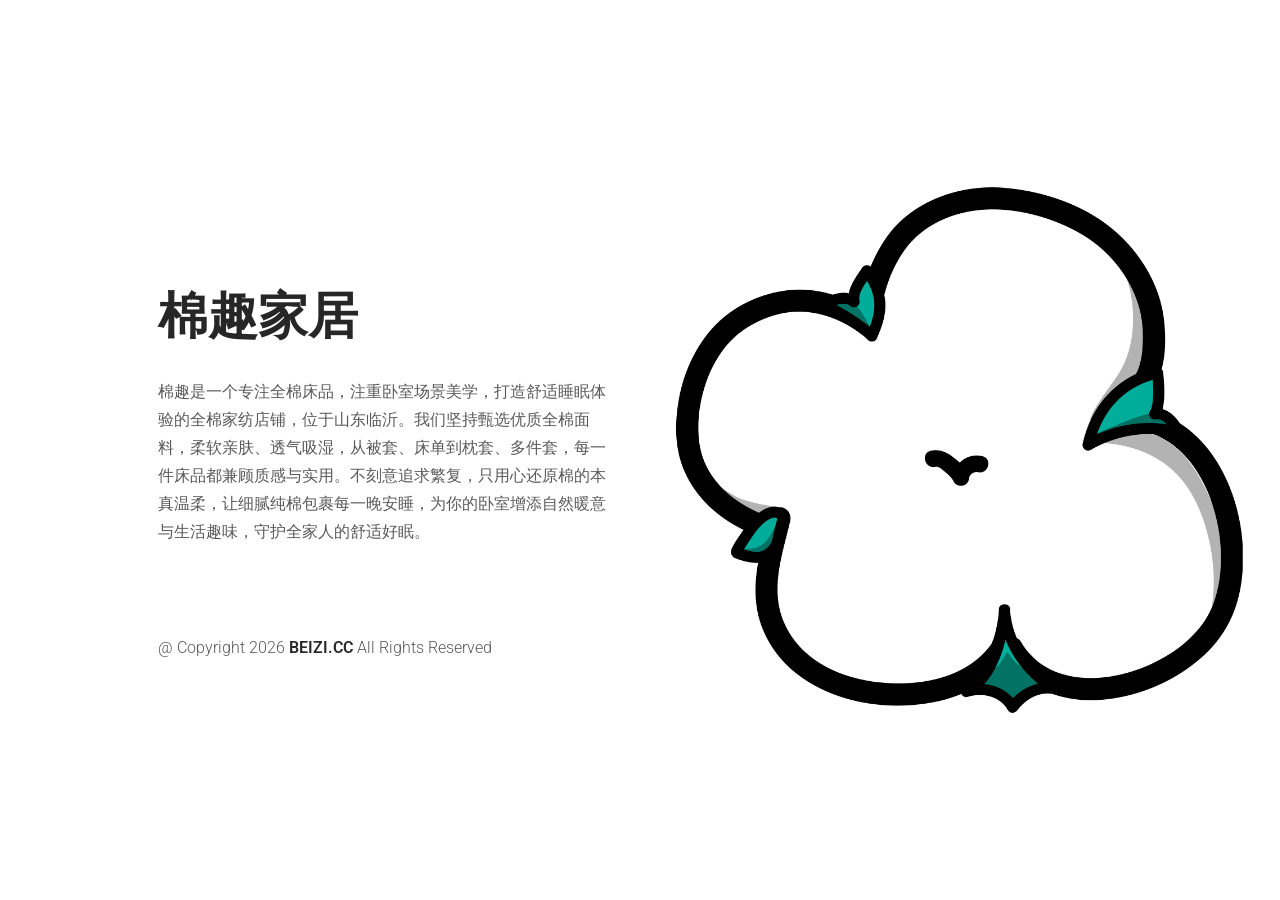
==== index.html @ f3209f71 "首次提交" ====
<!DOCTYPE html>
<html lang="zh">

<head>
    <meta charset="utf-8">
    <title>棉趣家居 - 被子网</title>
    <meta name="viewport" content="width=device-width, initial-scale=1, user-scalable=0" />
    <link rel="stylesheet" type="text/css" href="https://fonts.googleapis.com/css?family=Merriweather:300,400,700,900">
    <link rel="stylesheet" type="text/css" href="https://fonts.googleapis.com/css?family=Roboto:300,700">
    <link rel="stylesheet" type="text/css" href="assets/styles/site.css?version=1.0">
    <link rel="shortcut icon" href="favicon.png">
</head>

<body>
<!--     <header class="main">
        <nav class="main">
            <a href="./index.html" class="active">HOME</a>
            <a href="//blog.anky.cc/about" >ABOUT</a>
        </nav>
    </header> -->
    <section id="about" class="animated bounce-in about_bg">
        <div class="bg-align">
            <h1 class="mianqu">棉趣家居</h1>
            <p>棉趣是一个专注全棉床品，注重卧室场景美学，打造舒适睡眠体验的全棉家纺店铺，位于山东临沂。我们坚持甄选优质全棉面料，柔软亲肤、透气吸湿，从被套、床单到枕套、多件套，每一件床品都兼顾质感与实用。不刻意追求繁复，只用心还原棉的本真温柔，让细腻纯棉包裹每一晚安睡，为你的卧室增添自然暖意与生活趣味，守护全家人的舒适好眠。
            <!--  <a href="mailto:ankylau@outlook.com" style="border-bottom: 1px solid #CCC;">Email me</a>.  -->
            </p>
            <div><img src="//anky.cc/assets/images/Wechat.jpg" alt="" class="index-img"></div>
<!--             <div class="social">
                <a class="icon instagram" href="https://www.instagram.com/anky_lau" target="_blank"></a>
                <a class="icon github" href="https://github.com/ankylau" target="_blank"></a>
                <a class="icon twitter" href="https://twitter.com/liuhuei" target="_blank"></a>
                <a class="icon weibo" href="http://weibo.com/liuhuei" target="_blank"></a>
                <a class="icon aklau" href="http://ankylau.com" target="_blank"></a>
            </div> -->
        </div>
        <div class="copyright">
            <p>@ Copyright 2026 <a href="http://beizi.cc">BEIZI.CC</a> All Rights Reserved </p>
        </div>
    </section>
    <section id="profile">
    </section>
</body>

</html>
---- assets/styles/site.css ----
html,
body,
div,
span,
applet,
object,
iframe,
h1,
h2,
h3,
h4,
h5,
h6,
p,
blockquote,
pre,
a,
abbr,
acronym,
address,
big,
cite,
code,
del,
dfn,
em,
img,
ins,
kbd,
q,
s,
samp,
small,
strike,
strong,
sub,
sup,
tt,
var,
b,
u,
i,
center,
dl,
dt,
dd,
ol,
ul,
li,
fieldset,
form,
label,
legend,
table,
caption,
tbody,
tfoot,
thead,
tr,
th,
td,
article,
aside,
canvas,
details,
embed,
figure,
figcaption,
footer,
header,
hgroup,
menu,
nav,
output,
ruby,
section,
summary,
time,
mark,
audio,
video {
    border: 0;
    font-size: 100%;
    font: inherit;
    vertical-align: baseline;
    margin: 0;
    padding: 0
}

article,
aside,
details,
figcaption,
figure,
footer,
header,
hgroup,
menu,
nav,
section {
    display: block
}

body {
    line-height: 1
}

ol,
ul {
    list-style: none
}

blockquote,
q {
    quotes: none
}

blockquote:before,
blockquote:after,
q:before,
q:after {
    content: none
}

table {
    border-collapse: collapse;
    border-spacing: 0
}

html,
body {
    width: 100%;
    height: 100%
}

*,
*:before,
*:after {
    box-sizing: border-box
}

a,
a img,
a:before,
a:after {
    text-decoration: none;
    transition-duration: .25s
}

button:focus {
    outline: 0
}

canvas {
    -moz-user-select: none;
    -webkit-user-select: none;
    -ms-user-select: none
}

* {
    -webkit-tap-highlight-color: transparent
}

*:before,
*:after {
    content: ''
}

video::-webkit-media-controls-start-playback-button {
    display: none !important
}

.animated {
    animation-duration: 1s;
    animation-fill-mode: both
}

.bounce-in {
    animation-name: bounce-in
}

@keyframes bounce-in {
    from,
    60%,
    75%,
    90%,
    to {
        animation-timing-function: cubic-bezier(0.215, 0.61, 0.355, 1)
    }
    0% {
        opacity: 0;
        transform: translate3d(-3000px, -50%, 0)
    }
    60% {
        opacity: 1;
        transform: translate3d(25px, -50%, 0)
    }
    75% {
        transform: translate3d(-10px, -50%, 0)
    }
    90% {
        transform: translate3d(5px, -50%, 0)
    }
    to {
        transform: translate3d(0, -50%)
    }
}

.pulse {
    animation: pulse ease infinite;
    animation-duration: 1.5s
}

@keyframes pulse {
    from {
        transform: scale(0.85);
        opacity: 0.75
    }
    50% {
        transform: scale(1);
        opacity: 1
    }
    to {
        transform: scale(0.85);
        opacity: 0.75
    }
}

@keyframes fade-in {
    from {
        opacity: 0
    }
    to {
        opacity: 1
    }
}

body {
    font-family: "Roboto", sans-serif;
    font-size: 16px;
    font-weight: 300;
    line-height: 1.75;
    color: rgba(0, 0, 0, 0.65)
}

h1 {
    font-family: "Merriweather", sans-serif;
    font-size: 50px;
    font-weight: 700;
    line-height: 1.25;
    color: rgba(0, 0, 0, 0.85);
    margin-bottom: 25px
}

a {
    color: rgba(3, 3, 3, 0.85);
    font-weight: 600;
}

@media (max-width: 580px) {
    body {
        font-size: 14px
    }
    h1 {
        font-size: 42px;
        line-height: 1.45
    }
}

.icon {
    background-position: center center;
    background-repeat: no-repeat;
    background-size: 40px;
    width: 60px;
    height: 60px;
    float: left;
    position: relative;
    margin: 0;
    opacity: 0.85
}

.icon:after {
    background-color: rgba(3, 3, 3, 0.8);
    border-radius: 3px;
    position: absolute;
    top: -30px;
    left: 50%;
    transform: translate(-50%, 0);
    padding: 5px 5px 4px;
    font-size: 10px;
    line-height: 1;
    color: rgba(255, 255, 255, 0.65);
    white-space: nowrap;
    opacity: 0
}

.icon:hover {
    background-position: top 5px center
}

.icon:hover:after {
    top: -20px;
    opacity: 1
}

@media (max-width: 580px) {
    .icon:hover {
        background-position: center center
    }
    .icon:after {
        display: none
    }
}

.icon.weibo {
    background-image: url(../images/icon-weibo.png)
}

.icon.weibo:after {
    content: "Weibo: @anky"
}

.icon.instagram {
    background-image: url(../images/icon-instagram.png)
}

.icon.instagram:after {
    content: "Instagram: @anky_lau"
}

.icon.behance {
    background-image: url(../images/icon-behance.png)
}

.icon.behance:after {
    content: "Behance: @anky"
}

.icon.twitter {
    background-image: url(../images/icon-twitter.png)
}

.icon.twitter:after {
    content: "Twitter: @anky"
}

.icon.github {
    background-image: url(../images/icon-github.png)
}

.icon.github:after {
    content: "github: @anky"
}

.icon.px {
    background-image: url(../images/icon-px.png)
}

.icon.px:after {
    content: "500px: @anky"
}

.icon.uicn {
    background-image: url(../images/icon-uicn.png)
}

.icon.uicn:after {
    content: "UI.cn: @anky"
}

.icon.dribbble {
    background-image: url(../images/icon-dribbble.png)
}

.icon.dribbble:after {
    content: "Dribbble: @anky"
}
.icon.aklau {
    background-image: url(../images/icon-aklau.png)
}

.icon.aklau:after {
    content: "ANKYLAU"
}

body {
    background-color: #fff
}

.working {
    animation-duration: 3s;
    animation-fill-mode: both;
    animation-name: fade-in;
    border-radius: 3px 15px 15px 3px;
    height: 20px;
    position: absolute;
    top: 20px;
    right: 20px;
    z-index: 20;
    padding-right: 30px;
    font-size: 12px;
    line-height: 20px;
    color: rgba(255, 255, 255, 0.65)
}

.working:after {
    animation: pulse ease infinite;
    animation-duration: 1.5s;
    border: 2px solid #5cd685;
    border-radius: 50%;
    width: 20px;
    height: 20px;
    position: absolute;
    top: 0;
    right: 0
}

.working:hover {
    color: rgba(255, 255, 255, 0.85)
}

@media (max-width: 768px) {
    .working {
        display: none
    }
}

#about {
    width: 40%;
    position: absolute;
    top: 40%;
    left: 10%;
    z-index: 20;
    transform: translate(0, -50%);
}

#about h1 {
    margin: 30px;
}

#about p {
    margin: 30px;
}

#about img {
    /*margin-left: 30px;*/
}

#about .social {
    float: left;
    margin: 30px;
}

#about .copyright {
    width: 100%;
    float: left;
    margin-bottom: 0px;
}

@media (max-width: 768px) {
    #about {
        width: 100%;
        left: 0px;
        height: 100%;
        background-color: rgba(255, 255, 255, 0.85);
    }
    #about h1 {
        margin: 30px;
    }
    #about p {
        margin: 30px;
    }
    #about .social {
        margin: 30px;
    }
    #about .copyright {
        width: 100%;
        float: left;
        margin-bottom: 0px;
    }
}

@media (max-width: 580px) {
    #about {
        width: 100%;
        left: 0px;
        height: 100%;
        background-color: rgba(255, 255, 255, 0.85);
    }
    #about h1 {
        margin: 30px;
    }
    #about p {
        margin: 30px;
        margin-bottom: 0px
    }
    #about .social {
        margin: 30px;
        margin-bottom: 0px
    }
    #about .copyright {
        width: 100%;
        float: left;
        margin-bottom: 0px;
    }
}

#profile {
    background-image: url(../images/profile.png);
    background-position: center center;
    background-repeat: no-repeat;
    background-size: cover;
    width: 70%;
    height: 100%;
    position: absolute;
    top: 0;
    right: 0;
    z-index: 10
}

@media (max-width: 580px) {
    #profile {
        background-image: none;
    }
}

#profile-1 {
    background-image: url(../images/profile-1.png);
    background-position: center center;
    background-repeat: no-repeat;
    background-size: cover;
    width: 70%;
    height: 100%;
    position: absolute;
    top: 0;
    right: 0;
    z-index: -30
}

@media (max-width: 768px) {
    #profile {
        width: 100%;
        height: calc(100% + 100px);
        top: -100px
    }
}

@media (max-width: 768px) {
    #profile-1 {
        background-image: none;
    }
}

@media (max-width: 580px) {
    #profile-1 {
        background-image: none;
    }
}

.bg-align {
    margin-top: 50%;
}

#about-page {
    width: 70%;
    position: absolute;
    top: 50%;
    left: 10%;
    z-index: 20;
    transform: translate(0, -50%);
}

#about-page h1 {
    margin: 30px;
}

#about-page p {
    margin: 30px;
}

#about-page img {
    float: top;
    margin-left: 30px;
    width: 20%;
}
#about-page .social {
    margin: 30px;
}

#about-page .copyright {
    width: 100%;
    float: left;
    margin-bottom: 0px;
}

@media (max-width: 768px) {
    #about-page {
        width: 100%;
        left: 0px;
        padding-top: 100px;
        height: 100%;
    }
    #about-page h1 {
        margin: 30px;
    }
    #about-page p {
        margin: 30px;
    }
    #about-page img {
        width: 30%;
    }
    #about-page .social {
        margin: 30px;
    }
    #about-page .copyright {
        width: 100%;
        float: left;
        margin-bottom: 0px;
    }
}

@media (max-width: 580px) {
    #about-page {
        width: 100%;
        left: 0px;
        padding-top: 80px;
        height: 100%;
    }
    #about-page h1 {
        margin: 30px;
    }
    #about-page p {
        margin: 30px;
        margin-bottom: 30px
    }
    #about-page img {
        width: 40%;
    }
    #about-page .social {
        margin: 30px;
    }
    #about-page .copyright {
        width: 100%;
        float: left;
        margin-bottom: 0px;
    }
}


/*header*/

header.main {
    position: relative;
    z-index: 100;
    max-width: 96rem;
    width: 90%;
    margin: 0 auto 1em;
    padding: 4rem 0 2rem;
    display: -webkit-box;
    display: -ms-flexbox;
    display: flex;
    -webkit-box-pack: start;
    -ms-flex-pack: start;
    justify-content: flex-start;
}

header.main nav {
    position: relative;
    -webkit-box-flex: 1;
    -ms-flex-positive: 1;
    flex-grow: 1;
    display: -webkit-box;
    display: -ms-flexbox;
    display: flex;
    -webkit-box-align: center;
    -ms-flex-align: center;
    align-items: center;
    -webkit-box-pack: end;
    -ms-flex-pack: end;
    justify-content: flex-end;
    margin-left: 2rem;
    font-size: 1.1rem;
}

@media (max-width: 580px) {
    header.main nav {
        justify-content: flex-start;
        margin-left: 0rem;

        }
}

header.main nav a {
    font-family: 'Open Sans', "Microsoft Yahei";
        font-size: 0.9rem;
    color: #666;
    font-weight: 600;
    letter-spacing: 1px;
    margin: 0 1.5rem;
    -webkit-transition: color 800ms ease, opacity 800ms ease;
    transition: color 800ms ease, opacity 800ms ease;
}

header.main nav a.active {
    color: #000;
}

@media screen and (min-width: 375px) {
    header.main nav {
        font-size: 1.5 rem;
    }
    header.main nav a {
        margin: 0 0.8rem;
    }
}
.index-img{
   float: top;
   margin-left: 25px;
    width: 30%;
}


@font-face {
  font-family: "阿里妈妈方圆体 VF Regular";
  src: url("//at.alicdn.com/wf/webfont/By81DIj18cdB/7RVDJ0DCA0I1.woff2") format("woff2"),
  url("//at.alicdn.com/wf/webfont/By81DIj18cdB/i4cVkDiaAWIS.woff") format("woff");
  font-variation-settings: "BEVL" 30, "wght" 700;
  font-display: swap;
}

.mianqu {
  font-family: "阿里妈妈方圆体 VF Regular";
  font-variation-settings: "BEVL" 30, "wght" 700; /* Chrome 140 以下版本需要 */
}
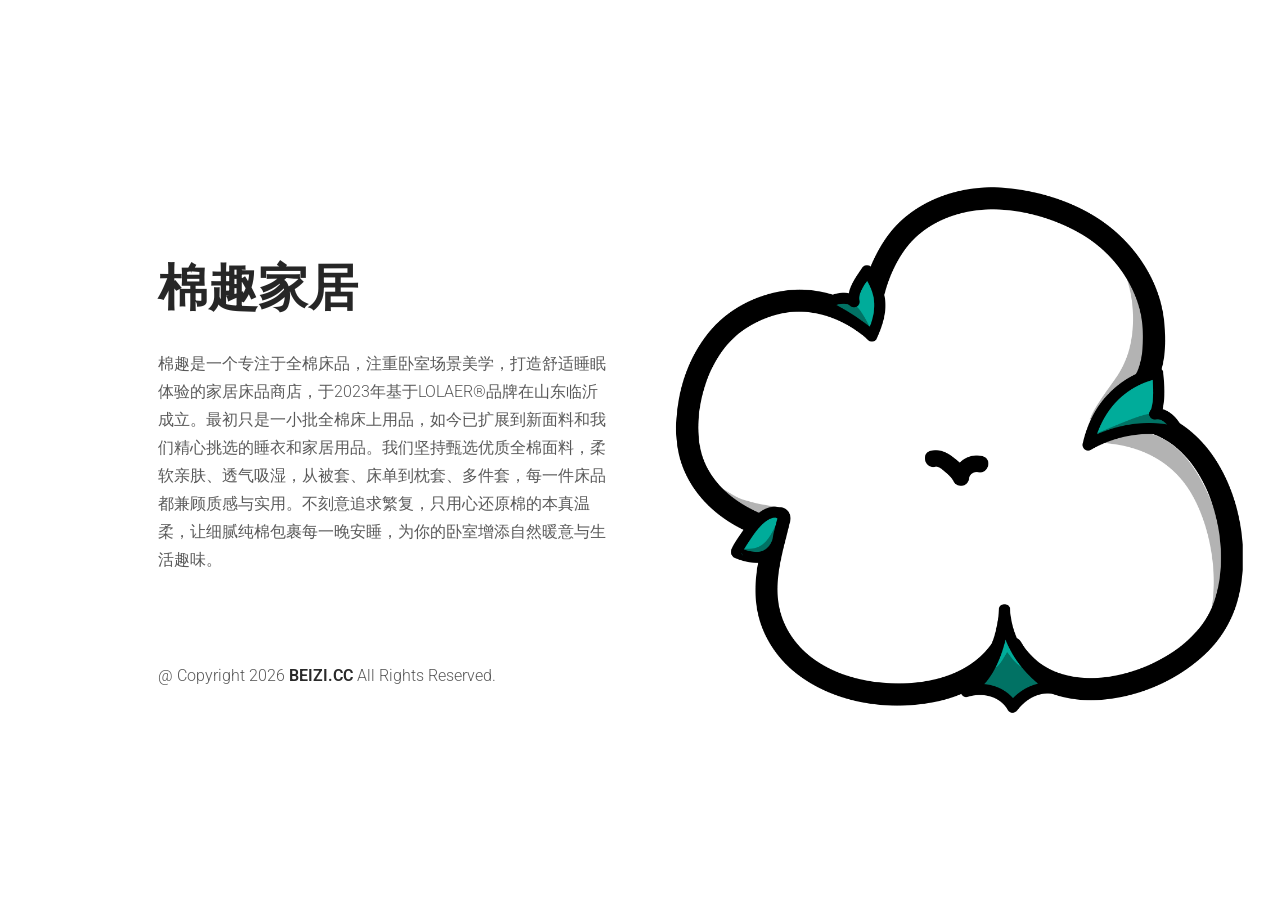
==== commit 2793a1d2: "Update index.html" ====
--- a/index.html
+++ b/index.html
@@ -21,20 +21,25 @@
     <section id="about" class="animated bounce-in about_bg">
         <div class="bg-align">
             <h1 class="mianqu">棉趣家居</h1>
-            <p>棉趣是一个专注全棉床品，注重卧室场景美学，打造舒适睡眠体验的全棉家纺店铺，位于山东临沂。我们坚持甄选优质全棉面料，柔软亲肤、透气吸湿，从被套、床单到枕套、多件套，每一件床品都兼顾质感与实用。不刻意追求繁复，只用心还原棉的本真温柔，让细腻纯棉包裹每一晚安睡，为你的卧室增添自然暖意与生活趣味，守护全家人的舒适好眠。
+            <p>棉趣是一个专注于全棉床品，注重卧室场景美学，打造舒适睡眠体验的家居床品商店，于2023年基于LOLAER®品牌在山东临沂成立。最初只是一小批全棉床上用品，如今已扩展到新面料和我们精心挑选的睡衣和家居用品。我们坚持甄选优质全棉面料，柔软亲肤、透气吸湿，从被套、床单到枕套、多件套，每一件床品都兼顾质感与实用。不刻意追求繁复，只用心还原棉的本真温柔，让细腻纯棉包裹每一晚安睡，为你的卧室增添自然暖意与生活趣味。
             <!--  <a href="mailto:ankylau@outlook.com" style="border-bottom: 1px solid #CCC;">Email me</a>.  -->
             </p>
-            <div><img src="//anky.cc/assets/images/Wechat.jpg" alt="" class="index-img"></div>
-<!--             <div class="social">
+
+            <div>
+                <img src="//anky.cc/assets/images/Wechat.jpg" alt="" class="index-img">
+            </div>
+            
+           <!--  <div class="social">
                 <a class="icon instagram" href="https://www.instagram.com/anky_lau" target="_blank"></a>
                 <a class="icon github" href="https://github.com/ankylau" target="_blank"></a>
                 <a class="icon twitter" href="https://twitter.com/liuhuei" target="_blank"></a>
                 <a class="icon weibo" href="http://weibo.com/liuhuei" target="_blank"></a>
                 <a class="icon aklau" href="http://ankylau.com" target="_blank"></a>
             </div> -->
+            <!--  <p style="font-size:12px;">您看到的只是初始介绍，此页面将来不久会焕然一新。</p> -->
         </div>
         <div class="copyright">
-            <p>@ Copyright 2026 <a href="http://beizi.cc">BEIZI.CC</a> All Rights Reserved </p>
+            <p>@ Copyright 2026 <a href="http://beizi.cc">BEIZI.CC</a> All Rights Reserved.</p>
         </div>
     </section>
     <section id="profile">
